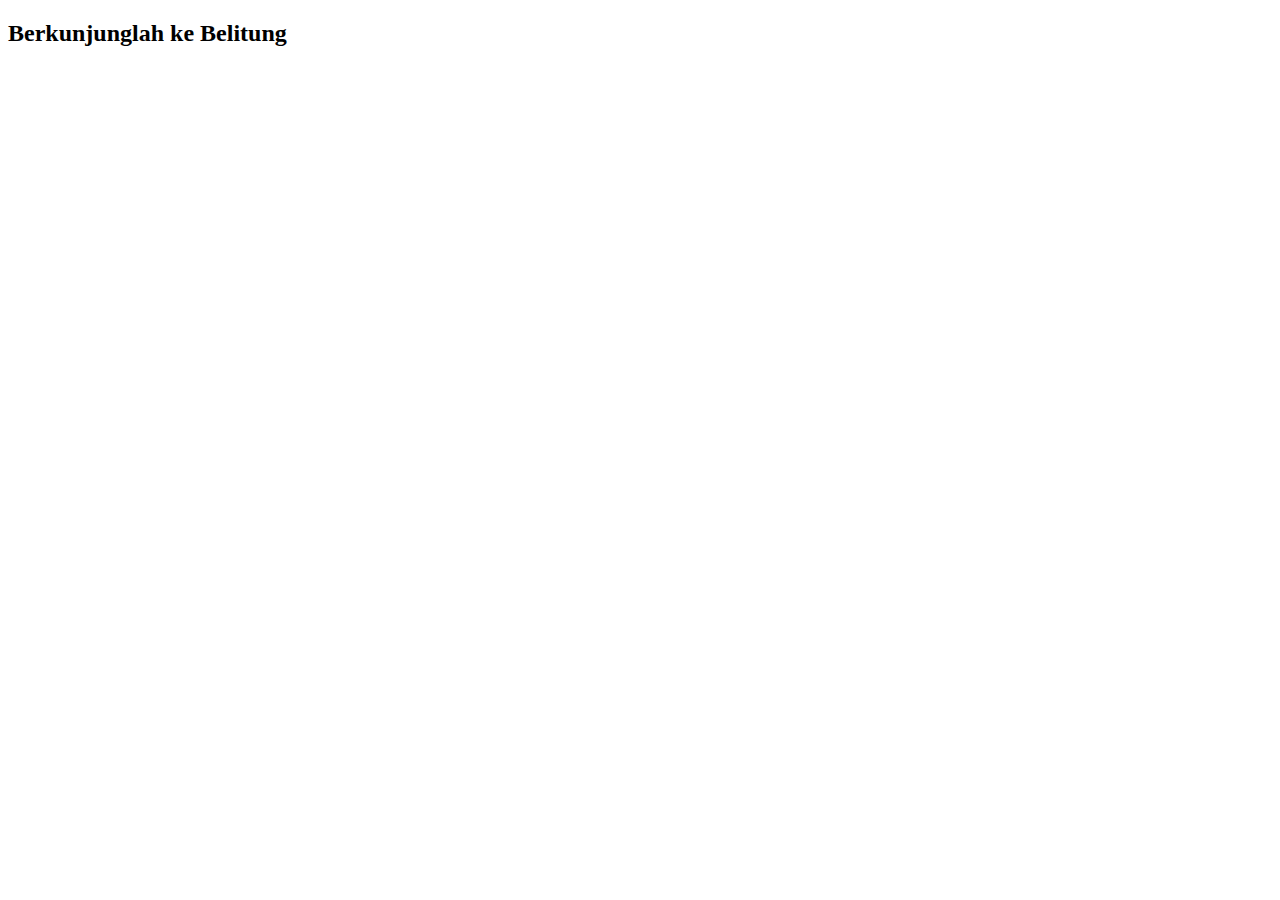
==== index.html @ 2c4890b7 "clone" ====
<!DOCTYPE html>
<html>
    <head>
        <title>latian</title>
        <link hre="style.css" type="txt/css" rel="stylsheet">
    </head>
    <body>
        <div class="gambar">
            <h2>Berkunjunglah ke Belitung</h2>
        </div>
    </body>
</html>
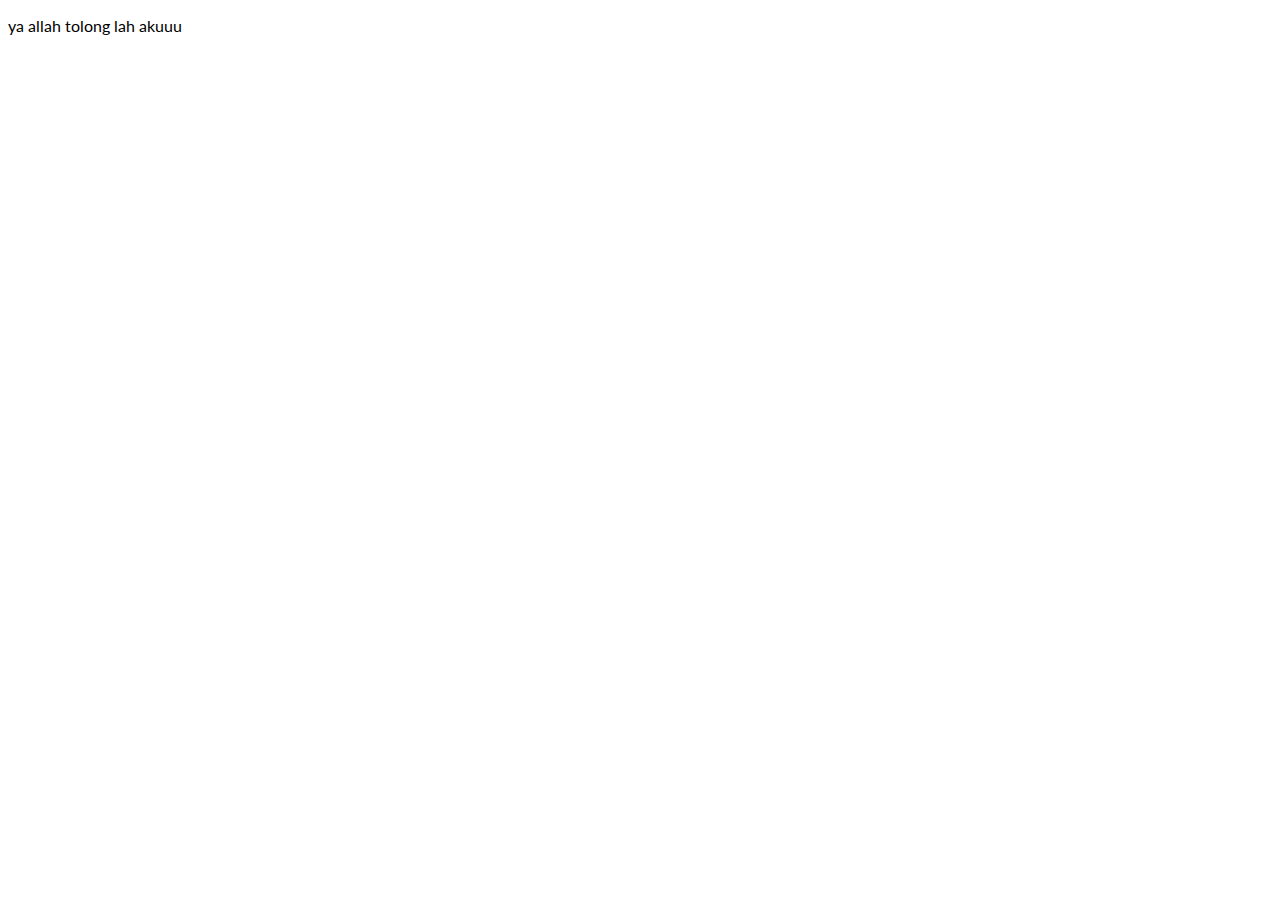
==== commit c0311785: "test lagi" ====
--- a/index.html
+++ b/index.html
@@ -1,12 +1,12 @@
 <!DOCTYPE html>
 <html>
     <head>
-        <title>latian</title>
-        <link hre="style.css" type="txt/css" rel="stylsheet">
+        <meta charset="utf-8">
+        <link href="style.css" rel="stylesheet" type="text/css">
+        <title>adryansherman - one way ticket</title>
+        <meta name="viewport" content="width=device-width, initial-scale=1.0">
     </head>
     <body>
-        <div class="gambar">
-            <h2>Berkunjunglah ke Belitung</h2>
-        </div>
+        <p>ya allah tolong lah akuuu</p>
     </body>
-</html>
+</html>--- a/style.css
+++ b/style.css
@@ -0,0 +1,6 @@
+@import url('https://fonts.googleapis.com/css?family=Lato:400,400i,700,700i&display=swap');
+
+body {
+    font-family: 'Lato', sans-serif;
+    background-image: url(im)
+}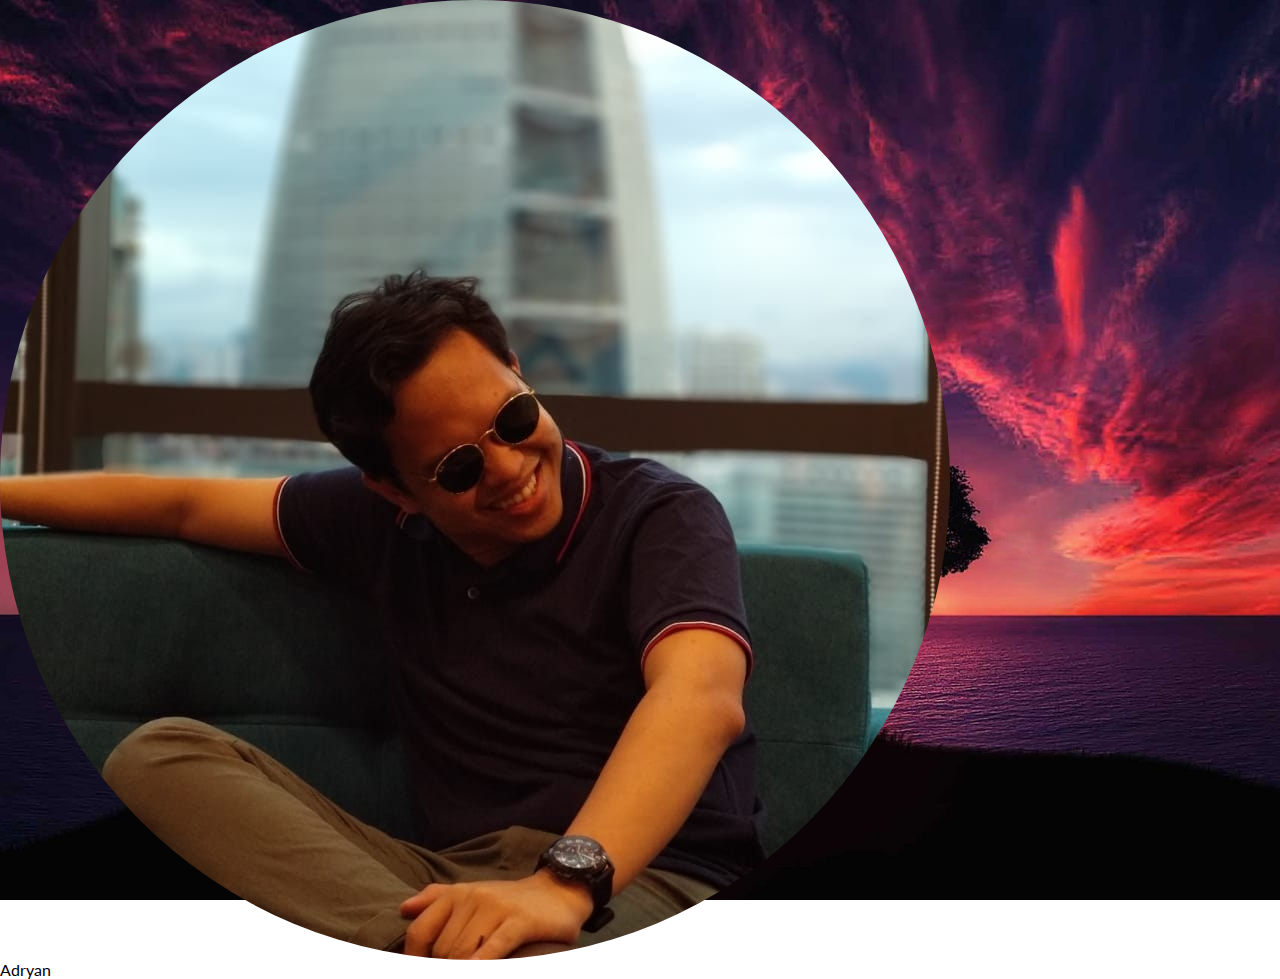
==== commit ff72442f: "masih berusaha" ====
--- a/index.html
+++ b/index.html
@@ -7,6 +7,12 @@
         <meta name="viewport" content="width=device-width, initial-scale=1.0">
     </head>
     <body>
-        <p>ya allah tolong lah akuuu</p>
+        <!--bagian header-->
+        <div id="konten">
+            <img src="./img/adryan2.jpg" alt="adryan" id="adryan2">
+            <div id="tengah">
+                <div id="tulisan">Adryan</div>
+            </div>
+        </div>
     </body>
 </html>--- a/style.css
+++ b/style.css
@@ -1,6 +1,67 @@
 @import url('https://fonts.googleapis.com/css?family=Lato:400,400i,700,700i&display=swap');
 
-body {
+body, html {
+    height: 100%;
+    margin: 0;
     font-family: 'Lato', sans-serif;
-    background-image: url(im)
+    background-image: url(img/pohon.jpg);
+    background-repeat: no-repeat;
+    background-origin: center;
+    background-size: cover;
+    position: relative;
+}
+
+
+
+#adryan2 {
+    border-radius: 50%;
+    display: block;
+    height: auto;
+
+}
+
+
+
+.navigasi {
+    color : white;
+    text-transform: uppercase;
+
+}
+
+#topnav {
+    margin-left: 0px;
+    padding-left: 0px;
+    list-style: none;
+}
+
+#topnav li {
+    float: left;
+    position: relative;
+    width: 200px;
+    height: 40px;
+    background-color: rgba(212, 110, 173, 0.733);
+    opacity: 0.9;
+    line-height: 40px;
+    text-align: center;
+    font-size: 20px;
+    margin-right: 2px;
+}
+
+#topnav li a {
+    text-decoration: none;
+    color: white;
+    display: block;
+}
+#topnav li a:hover {
+    background-color: #625858;
+    opacity: 1;
+
+}
+
+#topnav li ul li {
+    display: none;
+}
+
+#topnav li:hover ul li {
+    display: block;
 }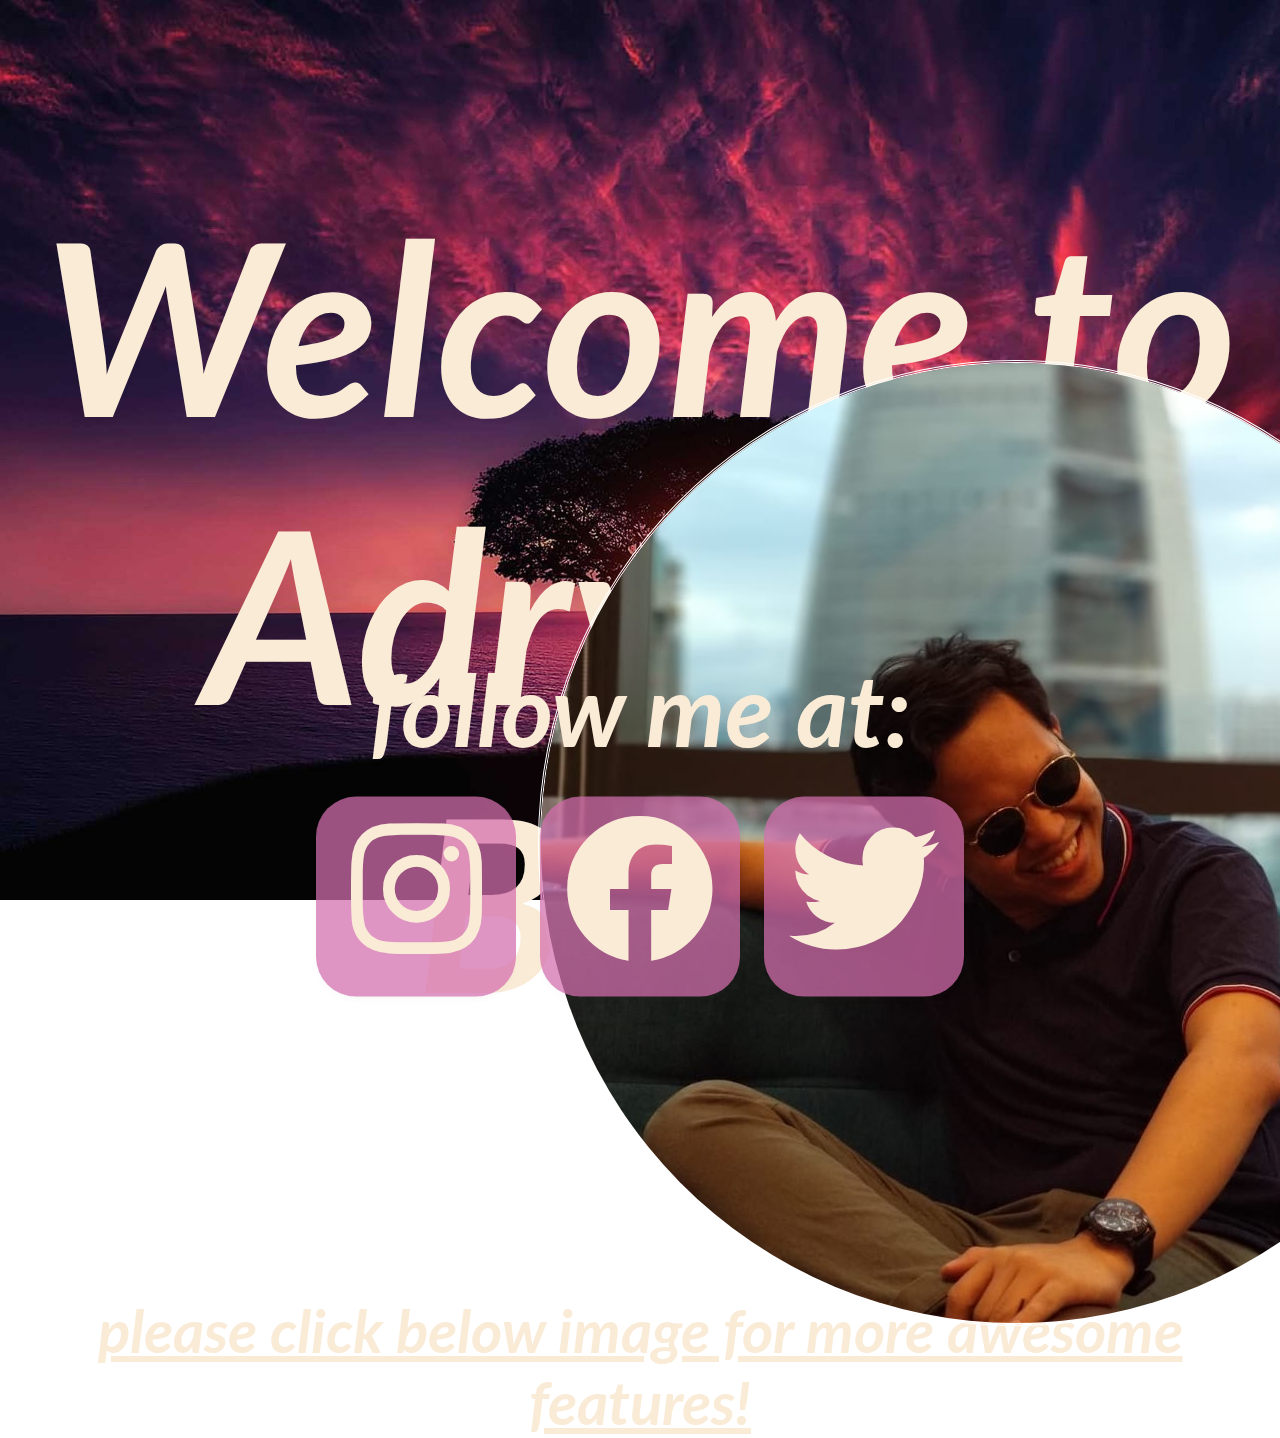
==== commit 6d06fb01: "alhamdulillah" ====
--- a/index.html
+++ b/index.html
@@ -3,16 +3,32 @@
     <head>
         <meta charset="utf-8">
         <link href="style.css" rel="stylesheet" type="text/css">
+        <link href="css/all.css" rel="stylesheet" type="text/css">
         <title>adryansherman - one way ticket</title>
         <meta name="viewport" content="width=device-width, initial-scale=1.0">
     </head>
     <body>
-        <!--bagian header-->
-        <div id="konten">
-            <img src="./img/adryan2.jpg" alt="adryan" id="adryan2">
-            <div id="tengah">
-                <div id="tulisan">Adryan</div>
+        <div id="tengah">
+            <div class="tulisan_home">
+                <h1>Welcome to Adryan<font>'s</font> Blog</h1>
+                <h4><u>please click below image for more awesome features!</u></h4>
             </div>
+            <div id="area_muka">
+                <a href="aboutme.html"><img src="./img/adryan2.jpg" id="adryan2"></a>
+         </div>
+        <!--akhir dari muka-->
+
+        <div class="sosmed">
+            <h4>follow me at:</h4><br>
+            <a class="ift" href="https://www.instagram.com/adryansherman">
+                <i class="fab fa-instagram"></i>
+            </a>
+            <a class="ift" href="https://www.facebook.com/adryansherman">
+                <i class="fab fa-facebook"></i>
+            </a>
+            <a class="ift" href="https://twitter.com/adryansherman">
+                <i class="fab fa-twitter"></i>
+            </a>
         </div>
     </body>
 </html>--- a/style.css
+++ b/style.css
@@ -1,9 +1,14 @@
 @import url('https://fonts.googleapis.com/css?family=Lato:400,400i,700,700i&display=swap');
+
+* {
+    margin: 0;
+    padding: 0;
+    font-family: 'Lato', sans-serif;
+    box-sizing: border-box;
+}
 
 body, html {
     height: 100%;
-    margin: 0;
-    font-family: 'Lato', sans-serif;
     background-image: url(img/pohon.jpg);
     background-repeat: no-repeat;
     background-origin: center;
@@ -11,40 +16,58 @@
     position: relative;
 }
 
-
+.tulisan_home {
+    font-size: 120px;
+    width: 100%;
+    font-style: italic;
+    color: antiquewhite;
+    position: absolute;
+    text-align: center;
+    top: 20%;
+}
+
+.tulisan_home h4 {
+    font-size: 60px;  
+    margin-top: 250px;
+}
+
+
+#area_muka {
+    position: fixed;
+    top: 40%;
+    margin-left: 42%;
+    display: block;
+
+}
 
 #adryan2 {
     border-radius: 50%;
-    display: block;
-    height: auto;
-
+    border: double white;
 }
 
 
 
 .navigasi {
-    color : white;
     text-transform: uppercase;
+    width: 100%;
 
 }
 
 #topnav {
-    margin-left: 0px;
-    padding-left: 0px;
     list-style: none;
+    margin-left: 60px;
 }
 
 #topnav li {
     float: left;
     position: relative;
-    width: 200px;
+    width: 260px;
     height: 40px;
     background-color: rgba(212, 110, 173, 0.733);
-    opacity: 0.9;
     line-height: 40px;
     text-align: center;
     font-size: 20px;
-    margin-right: 2px;
+    margin-right: 3px;
 }
 
 #topnav li a {
@@ -53,7 +76,7 @@
     display: block;
 }
 #topnav li a:hover {
-    background-color: #625858;
+    background-color: #999191;
     opacity: 1;
 
 }
@@ -64,4 +87,129 @@
 
 #topnav li:hover ul li {
     display: block;
+}
+
+.container {
+    text-align: center;
+    position: relative;
+    background: white;
+    border: 1px solib black;
+    border-radius: 5%;
+    opacity: 0.7;
+    top: 17%;
+    margin-right: 20%;
+    margin-left: 20%;
+    height: 70%;
+
+}
+
+.jam {
+    text-align: center;
+    position: relative;
+    background: white;
+    border: 1px solib black;
+    border-radius: 5%;
+    opacity: 0.7;
+    top: 16%;
+    margin-right: 15%;
+    margin-left: 55%;
+    height: 70%;
+
+}
+#patek {
+    height: 200px;
+    width:  200px;
+}
+
+.jam h6 {
+    font-style: italic;
+    font-size: 15px;
+}
+
+
+.chelsea {
+    padding-top: 3%;
+    text-align: center;
+    position: relative;
+    background: white;
+    border: 1px solib black;
+    border-radius: 5%;
+    opacity: 0.7;
+    margin-right: 55%;
+    margin-left: 15%;
+    height: 70%;
+    bottom: 54%;
+
+}
+
+#lampard {
+    height: 200px;
+    width:  200px;
+}
+
+.chelsea h6 {
+    font-style: italic;
+    color: black;
+    font-size: 15px;
+}
+
+
+.sosmed {
+    position: absolute;
+    width: 100%;
+    text-align: center;
+    color:  antiquewhite;
+    bottom: 20%;
+    transform: translateY(80%);
+
+}
+
+.ift {
+    display: inline-block;
+    width: 200px;
+    height: 200px;
+    background: rgba(212, 110, 173, 0.733);
+    margin: 10px;
+    border-radius: 20%;
+    box-shadow: 0 5px 15px -15px #52515170;
+    color: antiquewhite;
+    overflow: hidden;
+    position: relative;
+    font-size: 150px;
+}
+
+h4 {
+    font-size: 100px;
+    font-style: italic;
+}
+
+
+.kaki {
+    position: absolute;
+    background-color: rgba(212, 110, 173, 0.733);
+    width: 100%;
+    text-align: center;
+    color:  antiquewhite;
+    bottom: 10%;
+    transform: translateY(90%);
+
+}
+
+.ins {
+    display: inline-block;
+    width: 30px;
+    height: 30px;
+    background: rgba(212, 110, 173, 0.733);
+    margin: 5px;
+    border-radius: 20%;
+    box-shadow: 0 5px 15px -15px #52515170;
+    color: antiquewhite;
+    overflow: hidden;
+    position: relative;
+    font-size: 25px;
+}
+
+h5 {
+    font-size: 20px;
+    font-style: italic;
 }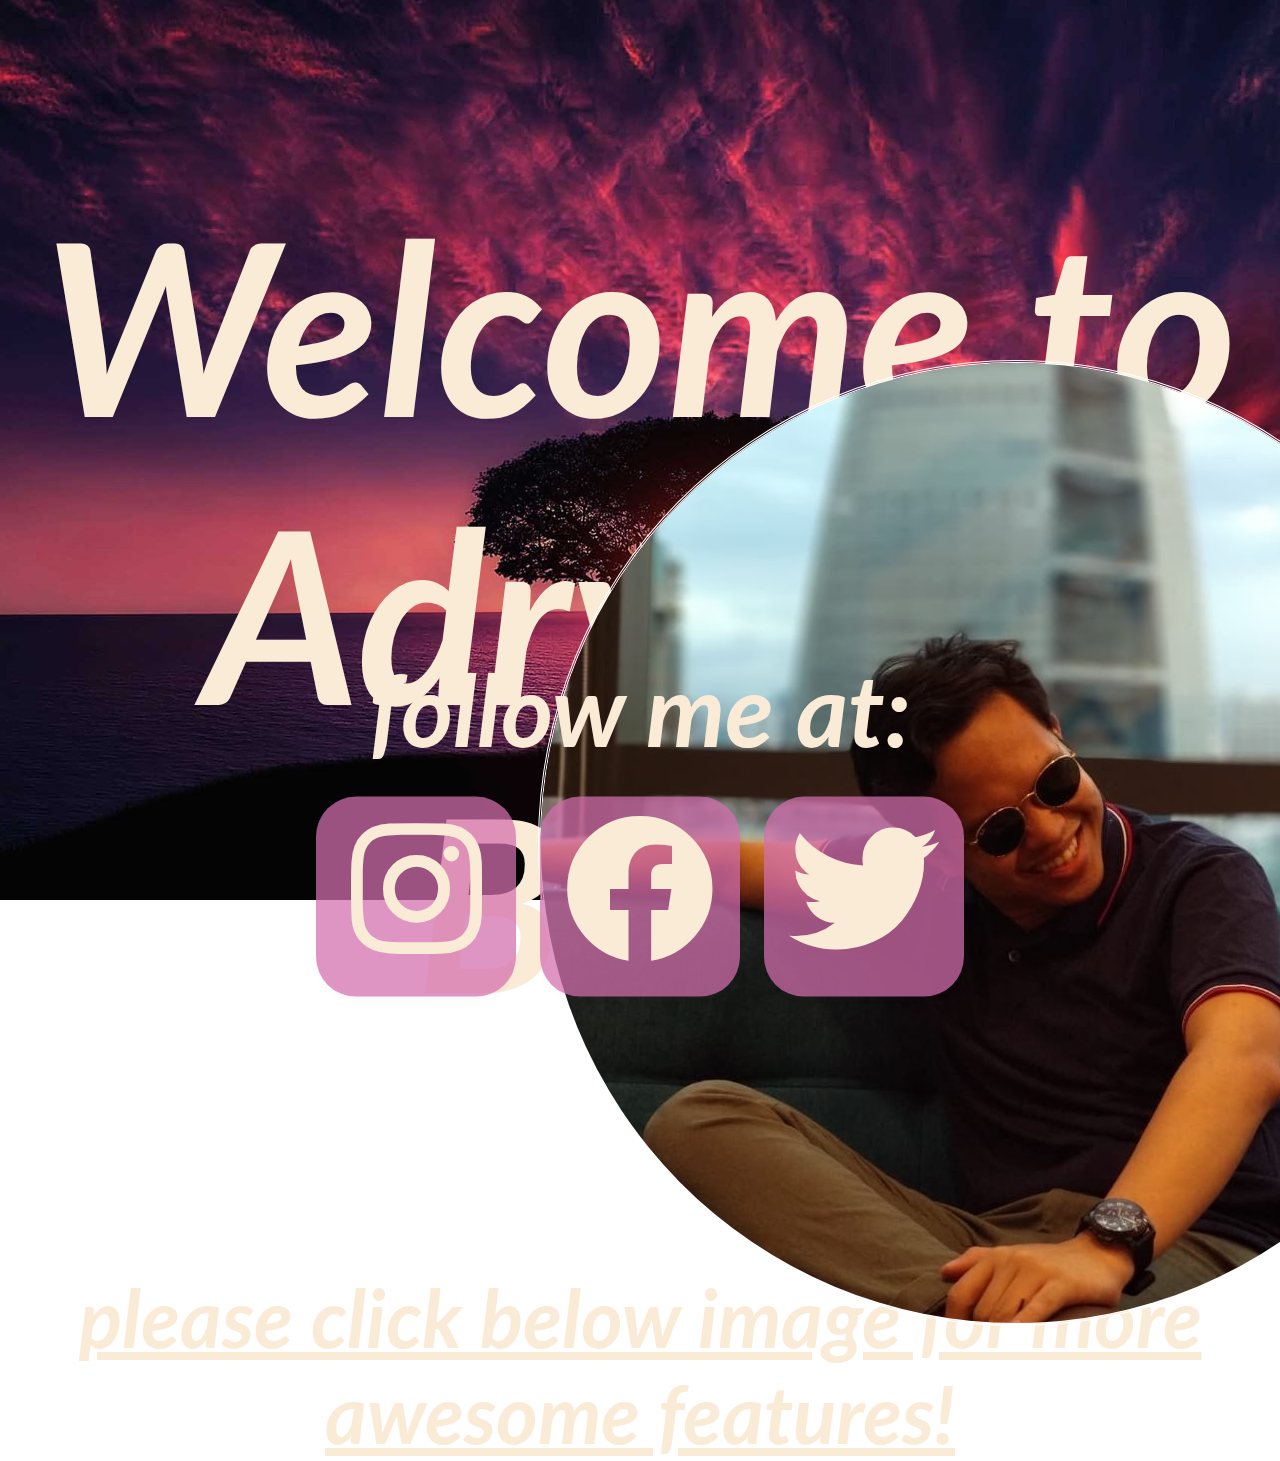
==== commit 3baa1768: "esok lebih baik" ====
--- a/index.html
+++ b/index.html
@@ -4,6 +4,7 @@
         <meta charset="utf-8">
         <link href="style.css" rel="stylesheet" type="text/css">
         <link href="css/all.css" rel="stylesheet" type="text/css">
+        <link rel="icon" type="image" href="./img/adryan2.jpg">
         <title>adryansherman - one way ticket</title>
         <meta name="viewport" content="width=device-width, initial-scale=1.0">
     </head>
--- a/style.css
+++ b/style.css
@@ -27,8 +27,8 @@
 }
 
 .tulisan_home h4 {
-    font-size: 60px;  
-    margin-top: 250px;
+    font-size: 80px;  
+    margin-top: 225px;
 }
 
 
